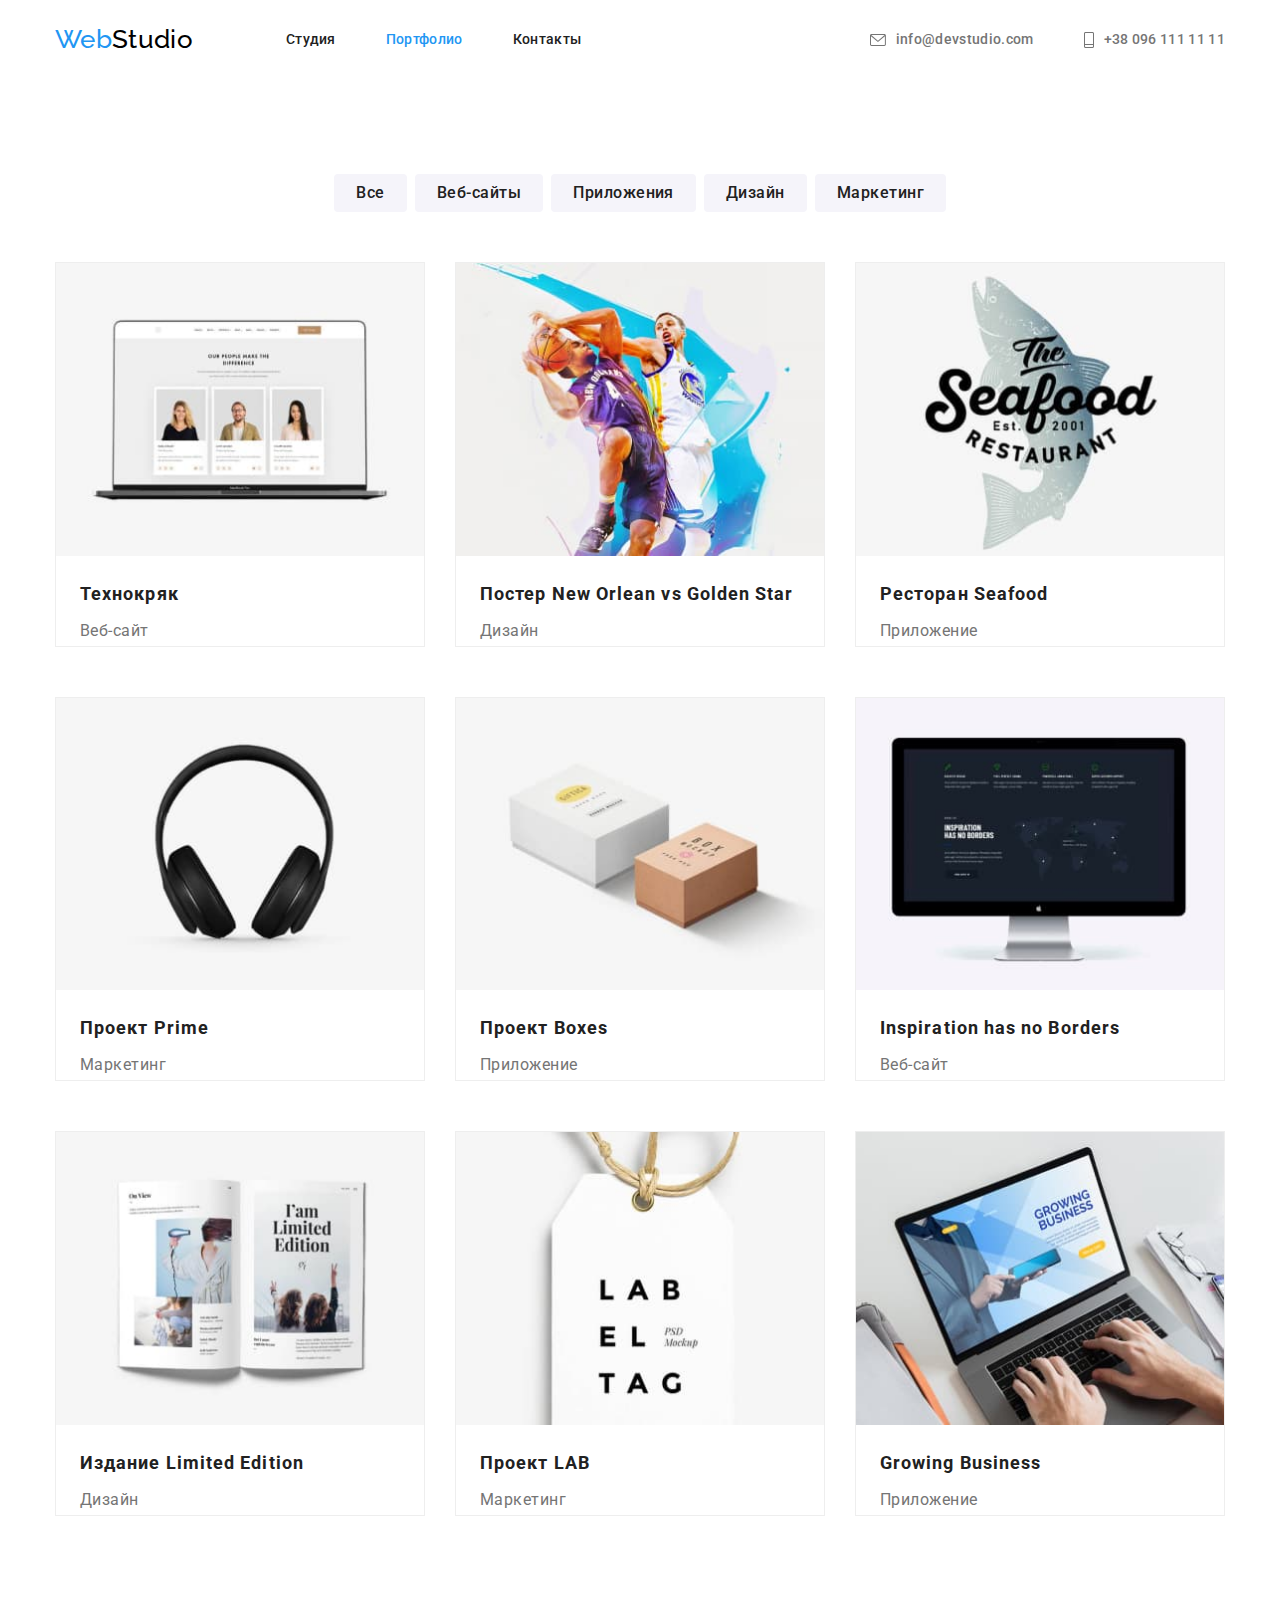
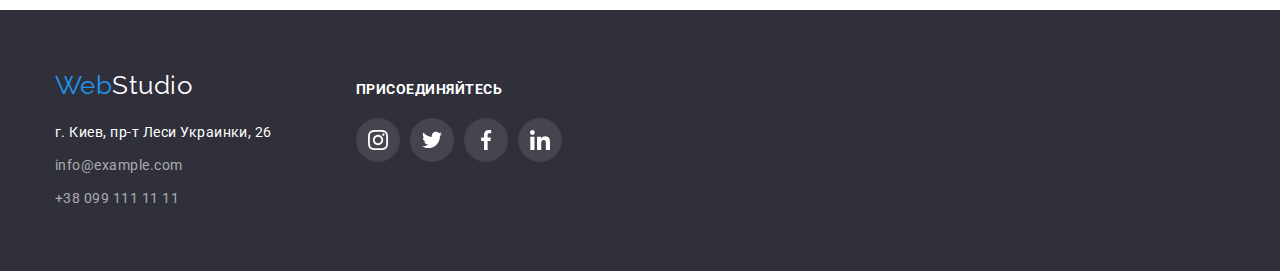
==== portfolio.html @ 889acd90 "add start files" ====
<!DOCTYPE html>
<html lang="ru">
  <head>
    <meta charset="UTF-8" />
    <meta name="viewport" content="width=device-width, initial-scale=1.0" />
    <title>Портфолио</title>
    <link
      href="https://fonts.googleapis.com/css2?family=Raleway:wght@700&family=Roboto:wght@400;500;700;900&display=fallback"
      rel="stylesheet"
    />
    <link
      rel="stylesheet"
      href="https://cdnjs.cloudflare.com/ajax/libs/modern-normalize/1.0.0/modern-normalize.min.css"
    />
    <link rel="stylesheet" href="./css/styles.css" />
  </head>
  <body>
    <!-- Навигация и контакты -->
    <header class="nav-and-contacts">
      <div class="container flex-header">
        <nav class="flex-nav">
          <a class="link logo" href="./index.html">
            <span class="accent-color">Web</span>Studio</a
          >
          <ul class="list site-nav text">
            <li class="item">
              <a class="link" href="./index.html">Студия</a>
            </li>
            <li class="item">
              <a class="link current" href="./portfolio.html">Портфолио</a>
            </li>
            <li class="item"><a class="link" href="">Контакты</a></li>
          </ul>
        </nav>

        <!-- Контакты -->
        <address class="font-style">
          <ul class="list text contacts">
            <li class="item">
              <a class="link" href="mailto:info@devstudio.com"
                ><svg class="icon-post">
                  <use href="./images/symbol-defs.svg#icon-post"></use>
                </svg>
                info@devstudio.com
              </a>
            </li>
            <li class="item">
              <a class="link" href="tel:+380961111111">
                <svg class="icon-tel">
                  <use href="./images/symbol-defs.svg#icon-tel"></use>
                </svg>
                +38 096 111 11 11</a
              >
            </li>
          </ul>
        </address>
      </div>
    </header>
    <!-- Виды работ  -->
    <main>
      <section class="wrap-my-project">
        <div class="container">
          <!-- <h1 class="hidden-title">Выполненные проекты</h1> -->
          <ul class="list radio-btn">
            <li class="item"><button class="btn" type="button">Все</button></li>
            <li class="item">
              <button class="btn" type="button">Веб-сайты</button>
            </li>
            <li class="item">
              <button class="btn" type="button">Приложения</button>
            </li>
            <li class="item">
              <button class="btn" type="button">Дизайн</button>
            </li>
            <li class="item">
              <button class="btn" type="button">Маркетинг</button>
            </li>
          </ul>
          <!-- Список портфолио -->

          <ul class="list portfolio">
            <li class="item">
              <a class="link" href="">
                <img
                  class="img-portfolio"
                  src="./images/portfolio-1.jpg"
                  alt="Страница сайта"
                  width="370"
                />

                <div class="desc-portfolio">
                  <h2 class="title-portfolio">Технокряк</h2>
                  <p class="text-portfolio mg-zero">Веб-сайт</p>
                </div>
              </a>
            </li>
            <li class="item">
              <a class="link" href="">
                <img
                  class="img-portfolio"
                  src="./images/portfolio-2.jpg"
                  alt="Постер баскетбольного мачта"
                  width="370"
                />
                <div class="desc-portfolio">
                  <h2 class="title-portfolio">
                    Постер New Orlean vs Golden Star
                  </h2>
                  <p class="text-portfolio mg-zero">Дизайн</p>
                </div>
              </a>
            </li>
            <li class="item">
              <a class="link" href="">
                <img
                  class="img-portfolio"
                  src="./images/portfolio-3.jpg"
                  alt="Лого ресторана"
                  width="370"
                />
                <div class="desc-portfolio">
                  <h2 class="title-portfolio">Ресторан Seafood</h2>
                  <p class="text-portfolio mg-zero">Приложение</p>
                </div>
              </a>
            </li>
            <li class="item">
              <a class="link" href="">
                <img
                  class="img-portfolio"
                  src="./images/portfolio-4.jpg"
                  alt="Наушники"
                  width="370"
                />
                <div class="desc-portfolio">
                  <h2 class="title-portfolio">Проект Prime</h2>
                  <p class="text-portfolio mg-zero">Маркетинг</p>
                </div>
              </a>
            </li>
            <li class="item">
              <a class="link" href="">
                <img
                  class="img-portfolio"
                  src="./images/portfolio-5.jpg"
                  alt="Коробки"
                  width="370"
                />
                <div class="desc-portfolio">
                  <h2 class="title-portfolio">Проект Boxes</h2>
                  <p class="text-portfolio mg-zero">Приложение</p>
                </div>
              </a>
            </li>
            <li class="item">
              <a class="link" href="">
                <img
                  class="img-portfolio"
                  src="./images/portfolio-6.jpg"
                  alt="Монитор"
                  width="370"
                />
                <div class="desc-portfolio">
                  <h2 class="title-portfolio">Inspiration has no Borders</h2>
                  <p class="text-portfolio mg-zero">Веб-сайт</p>
                </div>
              </a>
            </li>
            <li class="item">
              <a class="link" href="">
                <img
                  class="img-portfolio"
                  src="./images/portfolio-7.jpg"
                  alt="Книга"
                  width="370"
                />
                <div class="desc-portfolio">
                  <h2 class="title-portfolio">Издание Limited Edition</h2>
                  <p class="text-portfolio mg-zero">Дизайн</p>
                </div>
              </a>
            </li>
            <li class="item">
              <a class="link" href="">
                <img
                  class="img-portfolio"
                  src="./images/portfolio-8.jpg"
                  alt="Брелок"
                  width="370"
                />
                <div class="desc-portfolio">
                  <h2 class="title-portfolio">Проект LAB</h2>
                  <p class="text-portfolio mg-zero">Маркетинг</p>
                </div>
              </a>
            </li>
            <li class="item">
              <a class="link" href="">
                <img
                  class="img-portfolio"
                  src="./images/portfolio-9.jpg"
                  alt="Ноутбук"
                  width="370"
                />
                <div class="desc-portfolio">
                  <h2 class="title-portfolio">Growing Business</h2>
                  <p class="text-portfolio mg-zero">Приложение</p>
                </div>
              </a>
            </li>
          </ul>
        </div>
      </section>
    </main>

    <!-- Футер -->
    <footer class="wrap-footer">
      <div class="container footer-flexbox">
        <div class="footer-address">
          <a class="link logo logo-footer-marg" href="./index.html">
            <span class="accent-color">Web</span
            ><span class="white-text">Studio</span>
          </a>
          <address class="text white-text font-style grid-contacts">
            <p class="address-marg address-line">
              г. Киев, пр-т Леси Украинки, 26
            </p>
            <ul class="list">
              <li class="address-marg">
                <a class="link" href="mailto:info@example.com"
                  >info@example.com</a
                >
              </li>
              <li class>
                <a class="link" href="tel:+380991111111">+38 099 111 11 11</a>
              </li>
            </ul>
          </address>
        </div>
        <div class="sec-action">
          <b class="call-to-action">Присоединяйтесь</b>
          <ul class="list social-list">
            <li class="item-soc">
              <a
                class="link social-link social-link-footer"
                href="www.instagram.com"
              >
                <svg class="icon-social">
                  <use href="./images/symbol-defs.svg#icon-instagram"></use>
                </svg>
              </a>
            </li>
            <li class="item-soc">
              <a
                class="link social-link social-link-footer"
                href="https://twitter.com"
              >
                <svg class="icon-social">
                  <use href="./images/symbol-defs.svg#icon-twitter"></use>
                </svg>
              </a>
            </li>
            <li class="item-soc">
              <a
                class="link social-link social-link-footer"
                href="www.facebook.com"
              >
                <svg class="icon-social">
                  <use href="./images/symbol-defs.svg#icon-facebook"></use>
                </svg>
              </a>
            </li>
            <li class="item-soc">
              <a
                class="link social-link social-link-footer"
                href="ru.linkedin.com"
              >
                <svg class="icon-social">
                  <use href="./images/symbol-defs.svg#icon-linkedin"></use>
                </svg>
              </a>
            </li>
          </ul>
        </div>
      </div>
    </footer>
  </body>
</html>
---- css/styles.css ----
/* Общее оформление контента */

:root {
  /* Цвета текста */
  --primary-text-color: #757575;
  --header-text-color: #212121;
  --accent-blue-color: #2196f3;
  --accent-white-color: #ffffff;
  --accent-black-color: #000000;
  --accent-rgba-color: rgba(255, 255, 255, 0.6);
  /* Цвета фона */
  --primary-bck-color: #ffffff;
  --secondary-bck-color: #2f303a;
  --bck-section-white: #f5f4fa;
  /* Стили шрифтов */
  --letter: 0.03em;
}

body {
  font-family: "Roboto", sans-serif;
  background-color: var(--primary-bck-color);
  letter-spacing: var(--letter);
  margin: 0;
}

img {
  display: block;
  max-width: 100%;
  height: auto;
}

.container {
  width: 1200px;
  padding-left: 15px;
  padding-right: 15px;
  margin-left: auto;
  margin-right: auto;
}

.header-section {
  margin-top: 0;
  margin-bottom: 50px;
  font-size: 36px;
  font-weight: 700;
  line-height: 1.15;
  text-align: center;
  color: var(--header-text-color);
}

.text {
  font-size: 14px;
  line-height: 1.71;
  color: var(--primary-text-color);
}

.font-style {
  font-style: normal;
}

.white-text {
  color: var(--accent-white-color);
}

.list {
  list-style: none;
  padding: 0;
  margin: 0;
}

.link {
  text-decoration: none;
}

.mg-zero {
  margin-top: 0;
  margin-bottom: 0px;
}

/* Логотип */
.logo {
  margin-right: 93px;

  font-family: "Raleway", sans-serif;
  font-size: 26px;
  /* font-weight: 700; */
  line-height: 1.2;
  color: var(--accent-black-color);
}

.accent-color {
  color: var(--accent-blue-color);
}

/* Навигация */
.nav-and-contacts {
  padding-top: 24px;
  padding-bottom: 25px;

  font-weight: 500;
  line-height: 1;
  letter-spacing: 0.02em;
}

.flex-header,
.flex-nav,
.site-nav,
.contacts {
  display: flex;
  align-items: center;
}

.site-nav > .item:not(:last-child),
.contacts > .item:not(:last-child) {
  margin-right: 50px;
}

.flex-nav {
  margin-right: auto;
}

.site-nav .link {
  color: var(--header-text-color);
}

.contacts .link {
  color: var(--primary-text-color);
  display: flex;
  align-items: center;
}

.site-nav .link:hover,
.site-nav .link:focus,
.site-nav .link.current,
.contacts .link:hover,
.contacts .link:focus,
.link:hover .icon-address,
.link:focus .icon-address {
  color: var(--accent-blue-color);
}

.icon-post {
  width: 16px;
  height: 12px;
  margin-right: 10px;
  fill: currentColor;
}

.icon-tel {
  width: 10px;
  height: 16px;
  margin-right: 10px;
  fill: currentColor;
}

/* .icon-address {
  margin-right: 10px;
  fill: currentColor;
} */

/* Герой */
.wrap-hero {
  padding-top: 200px;
  padding-bottom: 200px;
  margin-left: auto;
  margin-right: auto;
  max-width: 1600px;

  background-color: var(--secondary-bck-color);
  background-image: linear-gradient(
      rgba(47, 48, 58, 0.4),
      rgba(47, 48, 58, 0.4)
    ),
    url("../images/hero.jpg");
  background-position: center;

  text-align: center;
}

.banner {
  max-width: 696px;
}

.header-hero {
  margin-top: 0;
  margin-bottom: 30px;
  font-size: 44px;
  font-weight: 900;
  line-height: 1.37;
  text-transform: uppercase;
  color: var(--accent-white-color);
}

.header-hero,
.wrap-hero .button {
  letter-spacing: 0.06em;
}

/* Кнопка под блоком-героем */
.button {
  display: inline-block;
  padding: 10px 32px;
  min-width: 200px;
  font-size: 16px;
  line-height: 1.9;
  font-weight: 700;
  background-color: var(--accent-blue-color);
}

/* Обертки для секций */

.wrap-why-we {
  padding-top: 94px;
}

.wrap-about-us,
.wrap-our-team,
.wrap-regular-costumers,
.wrap-my-project {
  padding-top: 94px;
  padding-bottom: 94px;
}

.wrap-our-team {
  background-color: #f5f4fa;
}

/* Наши преимущества */

.list-why-we {
  display: flex;
}

.list-why-we > .item:not(:last-child) {
  margin-right: 30px;
}

.list-why-we .item::before {
  content: "";
  display: block;
  height: 120px;
  margin-bottom: 30px;
  border: 1px solid var(--bck-section-white);
  border-radius: 4px;
  background-color: var(--bck-section-white);
  background-repeat: no-repeat;
  background-position: center;
}

.icon-antenna::before {
  background-image: url("../images/antenna.svg");
}

.icon-clock::before {
  background-image: url("../images/clock.svg");
}

.icon-diagram::before {
  background-image: url("../images/diagram.svg");
}

.icon-astronaut::before {
  background-image: url("../images/astronaut.svg");
}

.subtitle-why-we {
  margin-top: 0;
  margin-bottom: 10px;
  font-size: 14px;
  line-height: 1.14;
  text-transform: uppercase;
}

/* Чем мы занимаемся */
.about-us {
  display: flex;
}

.about-us .item {
  width: calc((100% - 30px * 2) / 3);
  margin-right: 30px;
}

.about-us .item:last-child {
  margin-right: 0;
}

/* Наша команда */
.subtitle-our-team {
  margin-top: 0;
  margin-bottom: 10px;
  padding-top: 30px;
  font-weight: 500;
  line-height: 1.2;
  color: var(--header-text-color);
}

.our-team {
  display: flex;
  text-align: center;
}

.our-team .item {
  box-shadow: 0px 1px 3px rgba(0, 0, 0, 0.12), 0px 1px 1px rgba(0, 0, 0, 0.14),
    0px 2px 1px rgba(0, 0, 0, 0.2);
}

.info-team {
  background-color: var(--accent-white-color);
}

.our-team .item {
  width: calc((100% - 30px * 3) / 4);
  margin-right: 30px;
}

.our-team .item:last-child {
  margin-right: 0px;
}

.text-our-team {
  margin-top: 0;
  margin-bottom: 16px;
  line-height: 1.2;
  color: var(--primary-text-color);
}

.social-list {
  display: flex;
  align-items: baseline;
  justify-content: center;
  padding-bottom: 30px;
}

.social-link {
  display: flex;
  align-items: center;
  justify-content: center;
  width: 44px;
  height: 44px;
  border-radius: 50%;
}

.social-link:hover,
.social-link:focus {
  background-color: var(--accent-blue-color);
}

.social-link:hover .icon-social,
.social-link:focus .icon-social {
  fill: var(--accent-white-color);
}

.social-link:hover .social-icon {
  fill: var(--primary-white-color);
}

.item-soc:not(:last-child) {
  margin-right: 10px;
}

.icon-social {
  height: 20px;
  width: 20px;
  fill: #afb1b8;
}

/* Постоянные клиенты */

.list-regular-costumers {
  display: flex;
  align-items: center;
  justify-content: center;
}

.logo-clients-link {
  display: flex;
  align-items: center;
  justify-content: center;
  width: 170px;
  height: 90px;
  color: #afb1b8;
  border: 1px solid #afb1b8;
  border-radius: 4px;
}

.logo-clients-link:hover,
.logo-clients-link:focus {
  color: var(--accent-blue-color);
  border: solid var(--accent-blue-color) 1px;
}

.logo-clients-link:hover .icon-logo {
  fill: var(--accent-blue-color);
}

.list-regular-costumers .item {
  margin-right: 30px;
}

.list-regular-costumers .item:last-child {
  margin-right: 0;
}

.icon-logo-1 {
  width: 45px;
}
.icon-logo-2 {
  width: 40px;
}
.icon-logo-3 {
  width: 41px;
}
.icon-logo-4 {
  width: 80px;
}
.icon-logo-5 {
  width: 59px;
}
.icon-logo-6 {
  width: 88.5px;
}

.icon-logo {
  fill: currentColor;
}

/* Портфолио */
/* Кнопки */
.radio-btn {
  display: flex;
  justify-content: center;
  align-items: flex-end;
  margin-bottom: 50px;
}

.btn {
  padding: 6px 22px;
  border: none;
  min-width: 73px;
  border-radius: 4px;

  font-family: inherit;
  font-size: 16px;
  font-weight: 500;
  line-height: 1.63;
  letter-spacing: var(--letter);
  color: var(--header-text-color);
  background-color: var(--bck-section-white);
}

.radio-btn .item:not(:first-child) {
  margin-left: 8px;
}

.btn:hover,
.btn:focus {
  color: var(--accent-white-color);
  background-color: var(--accent-blue-color);
}

/* Список портфолио */
.portfolio {
  display: flex;
  flex-wrap: wrap;
}

.portfolio .item {
  width: calc((100% - 30px * 2) / 3);
  border: 1px solid #eeeeee;
}

.portfolio .item:hover {
  box-shadow: 0px 1px 1px rgba(0, 0, 0, 0.12), 0px 4px 4px rgba(0, 0, 0, 0.06),
    1px 4px 6px rgba(0, 0, 0, 0.16);
}
.portfolio .item:not(:nth-child(3n)) {
  margin-right: 30px;
}

.portfolio .item:not(:nth-last-child(-n + 3)) {
  margin-bottom: 50px;
}

.img-portfolio {
  padding-bottom: 20px;
}

.desc-portfolio {
  margin-left: 24px;
}

.title-portfolio {
  margin-top: 0px;
  margin-bottom: 4px;

  font-size: 18px;
  font-weight: 700;
  line-height: 2;
  letter-spacing: 0.06em;
  color: var(--header-text-color);
}

.text-portfolio {
  line-height: 1.88;
  color: var(--primary-text-color);
}

/* Футер */
.wrap-footer {
  background-color: var(--secondary-bck-color);
  padding-top: 60px;
  padding-bottom: 60px;
}

.footer-flexbox {
  display: flex;
  align-items: baseline;
}

.footer-address {
  margin-right: 70px;
}

.grid-contacts {
  width: 231px;
}

.wrap-footer .link {
  color: var(--accent-rgba-color);
}

.logo-footer-marg {
  display: inline-block;
  margin-bottom: 20px;
}

.address-marg {
  margin-bottom: 9px;
  margin-top: 0;
}

.address {
  line-height: 1.46;
}

.call-to-action {
  display: inline-block;
  margin-bottom: 20px;
  color: var(--accent-white-color);
  font-size: 14px;
  line-height: 1.14;
  text-transform: uppercase;
}

.social-link-footer {
  background-color: rgba(255, 255, 255, 0.1);
}

.social-link-footer .icon-social {
  fill: var(--accent-white-color);
}
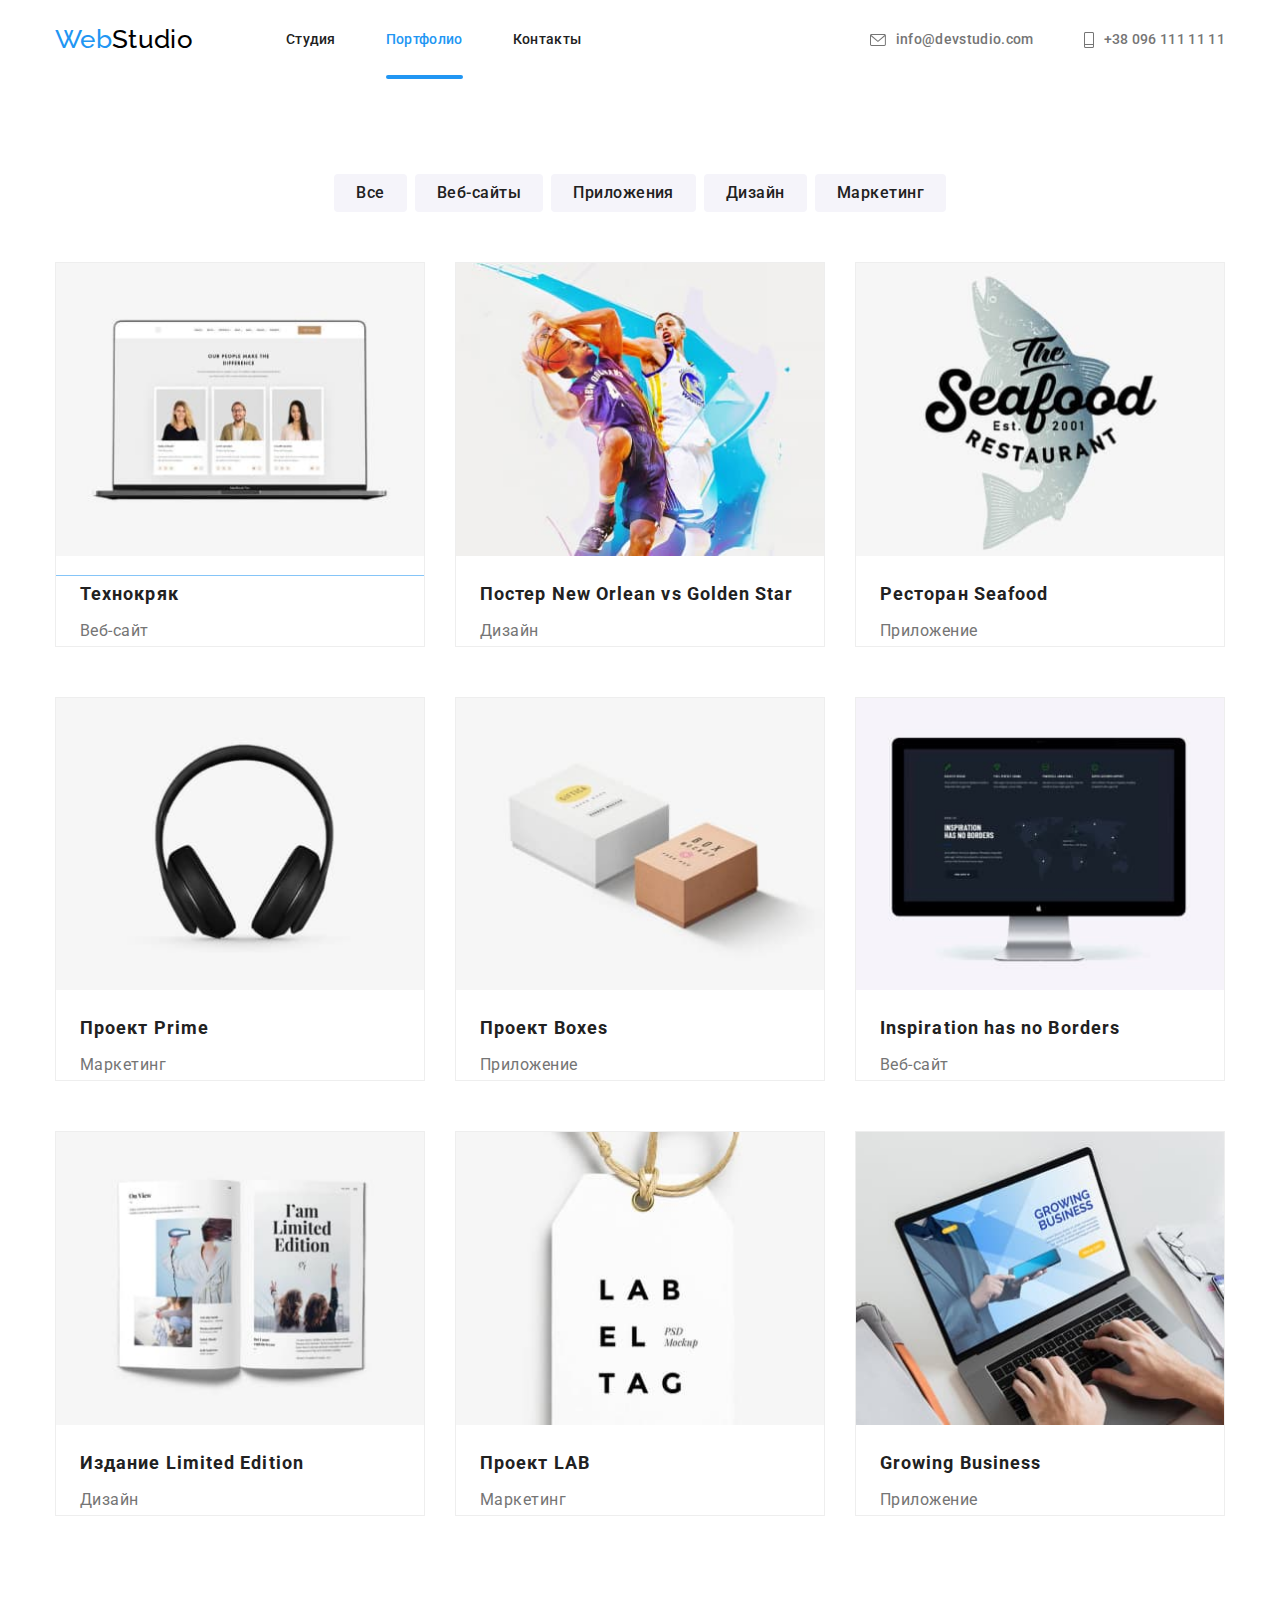
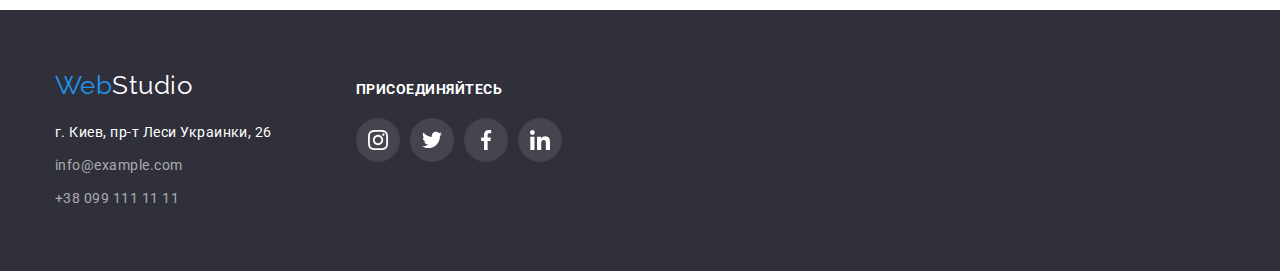
==== commit 101605cd: "homework" ====
--- a/portfolio.html
+++ b/portfolio.html
@@ -81,12 +81,22 @@
           <ul class="list portfolio">
             <li class="item">
               <a class="link" href="">
-                <img
-                  class="img-portfolio"
-                  src="./images/portfolio-1.jpg"
-                  alt="Страница сайта"
-                  width="370"
-                />
+                <div class="thumb">
+                  <img
+                    class="img-portfolio"
+                    src="./images/portfolio-1.jpg"
+                    alt="Страница сайта"
+                    width="370"
+                  />
+                  <div class="overlay-portfolio">
+                    <p class="text-overlay-portfolio mg-zero">
+                      Технокряк это современная площадка распространения
+                      коронавируса. Компании используют эту платформу для
+                      цифрового шпионажа и атак на защищённые сервера
+                      конкурентов.
+                    </p>
+                  </div>
+                </div>
 
                 <div class="desc-portfolio">
                   <h2 class="title-portfolio">Технокряк</h2>
--- a/css/styles.css
+++ b/css/styles.css
@@ -120,22 +120,42 @@
 
 .site-nav .link {
   color: var(--header-text-color);
+  transition: color 250ms cubic-bezier(0.4, 0, 0.2, 1);
 }
 
 .contacts .link {
   color: var(--primary-text-color);
   display: flex;
   align-items: center;
+  transition: color 250ms cubic-bezier(0.4, 0, 0.2, 1);
 }
 
 .site-nav .link:hover,
 .site-nav .link:focus,
-.site-nav .link.current,
 .contacts .link:hover,
 .contacts .link:focus,
 .link:hover .icon-address,
 .link:focus .icon-address {
   color: var(--accent-blue-color);
+  transition: color 250ms cubic-bezier(0.4, 0, 0.2, 1);
+}
+
+.site-nav .link.current {
+  position: relative;
+  padding-bottom: 32px;
+  color: var(--accent-blue-color);
+}
+
+.site-nav .link.current::after {
+  content: "";
+  position: absolute;
+  bottom: 0;
+  left: 0;
+  display: block;
+  width: 100%;
+  height: 4px;
+  border-radius: 2px;
+  background-color: var(--accent-blue-color);
 }
 
 .icon-post {
@@ -197,13 +217,60 @@
 
 /* Кнопка под блоком-героем */
 .button {
-  display: inline-block;
+  border: none;
   padding: 10px 32px;
   min-width: 200px;
   font-size: 16px;
   line-height: 1.9;
   font-weight: 700;
+  color: var(--accent-white-color);
   background-color: var(--accent-blue-color);
+}
+
+/* Бэкдроп */
+.backdrop {
+  position: fixed;
+  top: 0;
+  background: rgba(0, 0, 0, 0.2);
+  width: 100%;
+  height: 100%;
+  transition: opacity 350ms cubic-bezier(0.4, 0, 0.2, 1);
+}
+
+.backdrop.is-hidden {
+  opacity: 0;
+  pointer-events: none;
+  transition: opacity 350ms cubic-bezier(0.4, 0, 0.2, 1);
+}
+
+/* Модальное окно */
+.modal-windows {
+  position: absolute;
+  left: 50%;
+  top: 50%;
+  transform: translate(-50%, -50%);
+  min-width: 528px;
+  min-height: 581px;
+
+  background-color: var(--accent-white-color);
+}
+
+.btn-modal-close {
+  position: absolute;
+  top: 8px;
+  right: 8px;
+  display: flex;
+  align-items: center;
+  justify-content: center;
+  width: 30px;
+  height: 30px;
+  border: 1px solid rgba(0, 0, 0, 0.1);
+  border-radius: 50%;
+}
+
+.icon-close {
+  width: 18px;
+  height: 18px;
 }
 
 /* Обертки для секций */
@@ -278,10 +345,30 @@
 .about-us .item {
   width: calc((100% - 30px * 2) / 3);
   margin-right: 30px;
+  position: relative;
 }
 
 .about-us .item:last-child {
   margin-right: 0;
+}
+
+.about-us-overlay {
+  display: flex;
+  justify-content: center;
+  align-items: center;
+  position: absolute;
+  bottom: 0;
+  width: 100%;
+  height: 70px;
+  background-color: rgba(47, 48, 58, 0.8);
+}
+
+.about-us-overlay-text {
+  text-transform: uppercase;
+  font-weight: 700;
+  font-size: 14px;
+  letter-spacing: var(--letter);
+  color: var(--accent-white-color);
 }
 
 /* Наша команда */
@@ -338,20 +425,19 @@
   width: 44px;
   height: 44px;
   border-radius: 50%;
+  transition: all 250ms cubic-bezier(0.4, 0, 0.2, 1);
 }
 
 .social-link:hover,
 .social-link:focus {
   background-color: var(--accent-blue-color);
+  transition: all 250ms cubic-bezier(0.4, 0, 0.2, 1);
 }
 
 .social-link:hover .icon-social,
 .social-link:focus .icon-social {
   fill: var(--accent-white-color);
-}
-
-.social-link:hover .social-icon {
-  fill: var(--primary-white-color);
+  transition: all 250ms cubic-bezier(0.4, 0, 0.2, 1);
 }
 
 .item-soc:not(:last-child) {
@@ -381,16 +467,19 @@
   color: #afb1b8;
   border: 1px solid #afb1b8;
   border-radius: 4px;
+  transition: all 250ms cubic-bezier(0.4, 0, 0.2, 1);
 }
 
 .logo-clients-link:hover,
 .logo-clients-link:focus {
   color: var(--accent-blue-color);
   border: solid var(--accent-blue-color) 1px;
+  transition: all 250ms cubic-bezier(0.4, 0, 0.2, 1);
 }
 
 .logo-clients-link:hover .icon-logo {
   fill: var(--accent-blue-color);
+  transition: all 250ms cubic-bezier(0.4, 0, 0.2, 1);
 }
 
 .list-regular-costumers .item {
@@ -446,6 +535,7 @@
   letter-spacing: var(--letter);
   color: var(--header-text-color);
   background-color: var(--bck-section-white);
+  transition: all 250ms cubic-bezier(0.4, 0, 0.2, 1);
 }
 
 .radio-btn .item:not(:first-child) {
@@ -456,6 +546,35 @@
 .btn:focus {
   color: var(--accent-white-color);
   background-color: var(--accent-blue-color);
+  transition: all 250ms cubic-bezier(0.4, 0, 0.2, 1);
+}
+
+/* Оверлей */
+.portfolio .thumb {
+  position: relative;
+  overflow: hidden;
+}
+
+.overlay-portfolio {
+  position: absolute;
+  top: 0;
+  left: 0;
+  width: 100%;
+  height: 100%;
+  padding: 63px 24px;
+  background-color: rgba(33, 150, 243, 0.9);
+  transform: translateY(100%);
+  transition: transform 250ms cubic-bezier(0.4, 0, 0.2, 1);
+}
+
+.portfolio .item:hover .overlay-portfolio {
+  transform: translateY(0);
+}
+
+.text-overlay-portfolio {
+  font-size: 18px;
+  line-height: 1.55;
+  color: var(--accent-white-color);
 }
 
 /* Список портфолио */
@@ -467,11 +586,13 @@
 .portfolio .item {
   width: calc((100% - 30px * 2) / 3);
   border: 1px solid #eeeeee;
+  transition: box-shadow 250ms cubic-bezier(0.4, 0, 0.2, 1);
 }
 
 .portfolio .item:hover {
   box-shadow: 0px 1px 1px rgba(0, 0, 0, 0.12), 0px 4px 4px rgba(0, 0, 0, 0.06),
     1px 4px 6px rgba(0, 0, 0, 0.16);
+  transition: box-shadow 250ms cubic-bezier(0.4, 0, 0.2, 1);
 }
 .portfolio .item:not(:nth-child(3n)) {
   margin-right: 30px;
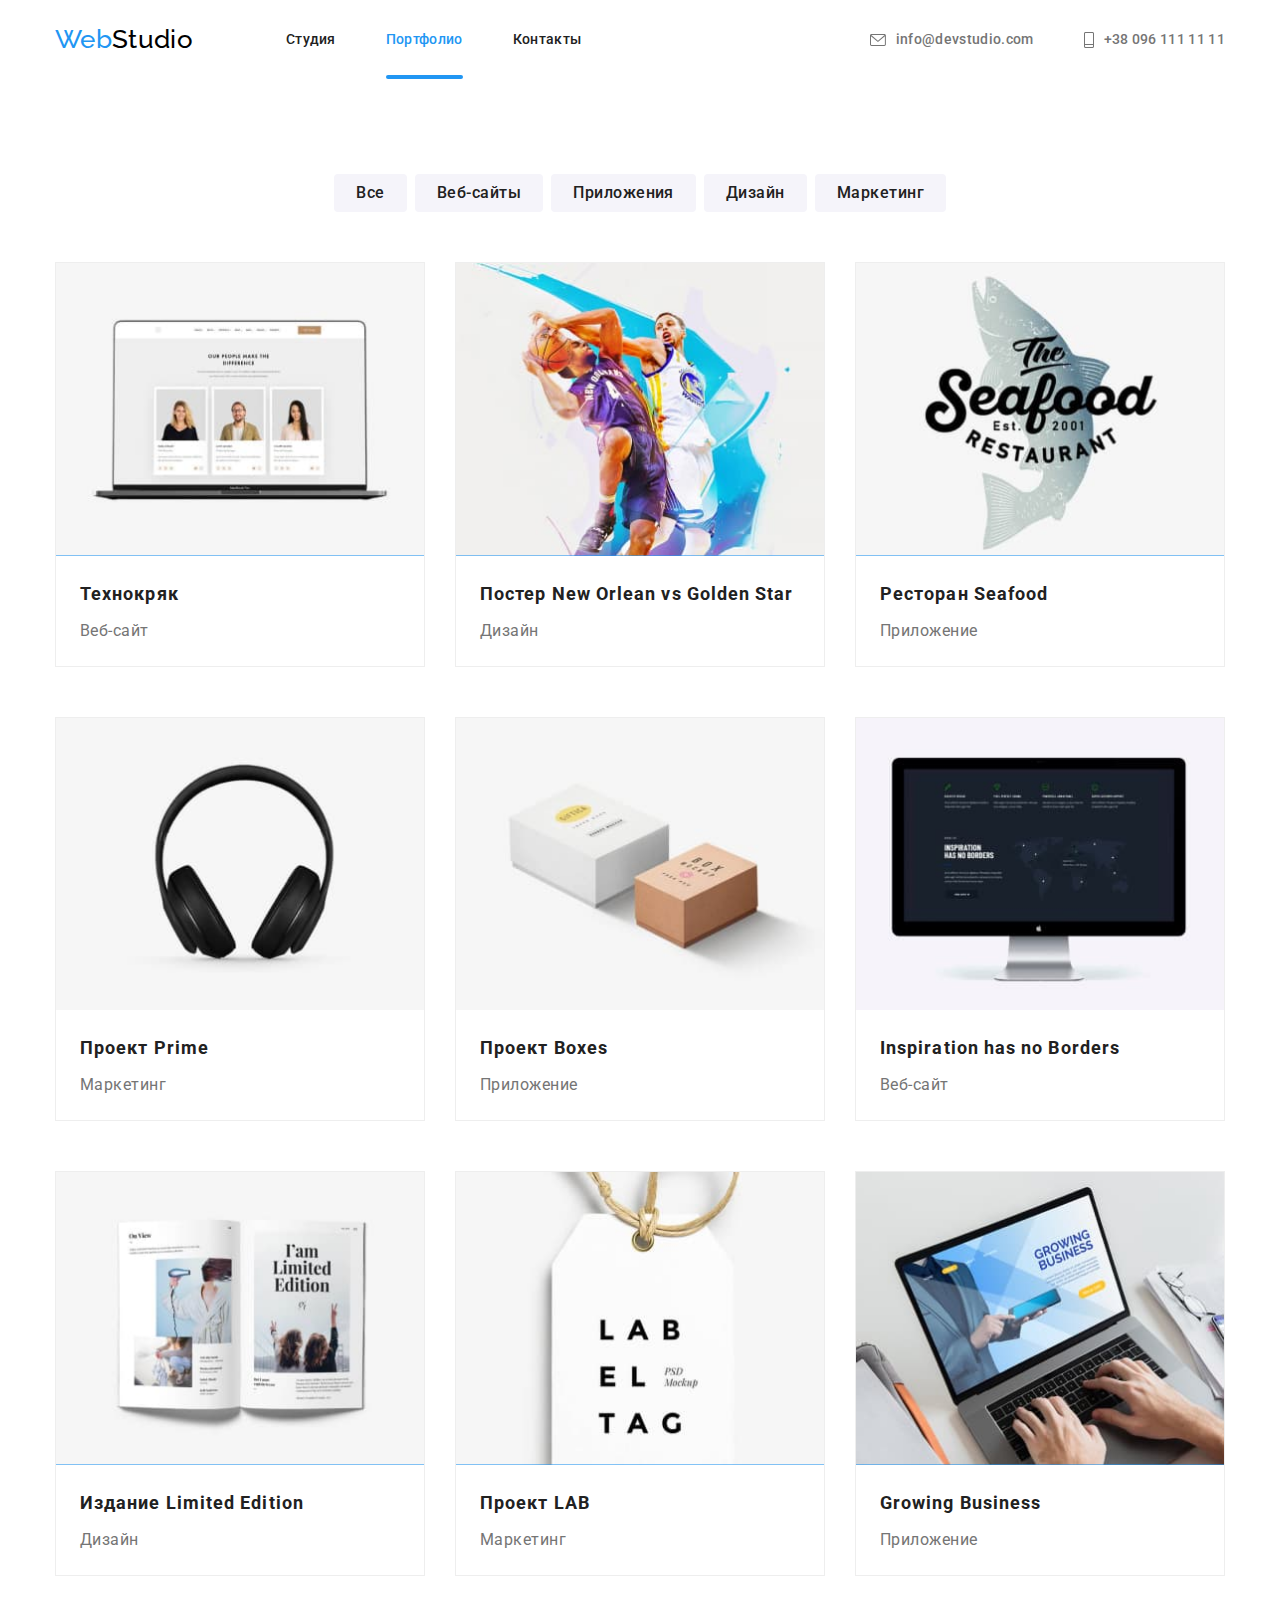
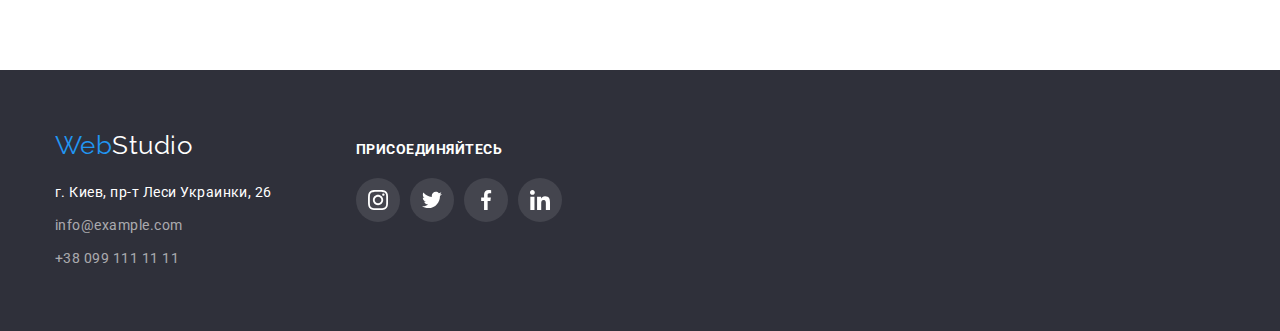
==== commit 65fa0f85: "add revisions" ====
--- a/portfolio.html
+++ b/portfolio.html
@@ -106,12 +106,22 @@
             </li>
             <li class="item">
               <a class="link" href="">
-                <img
-                  class="img-portfolio"
-                  src="./images/portfolio-2.jpg"
-                  alt="Постер баскетбольного мачта"
-                  width="370"
-                />
+                <div class="thumb">
+                  <img
+                    class="img-portfolio"
+                    src="./images/portfolio-2.jpg"
+                    alt="Постер баскетбольного мачта"
+                    width="370"
+                  />
+                  <div class="overlay-portfolio">
+                    <p class="text-overlay-portfolio mg-zero">
+                      Технокряк это современная площадка распространения
+                      коронавируса. Компании используют эту платформу для
+                      цифрового шпионажа и атак на защищённые сервера
+                      конкурентов.
+                    </p>
+                  </div>
+                </div>
                 <div class="desc-portfolio">
                   <h2 class="title-portfolio">
                     Постер New Orlean vs Golden Star
@@ -122,12 +132,22 @@
             </li>
             <li class="item">
               <a class="link" href="">
-                <img
-                  class="img-portfolio"
-                  src="./images/portfolio-3.jpg"
-                  alt="Лого ресторана"
-                  width="370"
-                />
+                <div class="thumb">
+                  <img
+                    class="img-portfolio"
+                    src="./images/portfolio-3.jpg"
+                    alt="Лого ресторана"
+                    width="370"
+                  />
+                  <div class="overlay-portfolio">
+                    <p class="text-overlay-portfolio mg-zero">
+                      Технокряк это современная площадка распространения
+                      коронавируса. Компании используют эту платформу для
+                      цифрового шпионажа и атак на защищённые сервера
+                      конкурентов.
+                    </p>
+                  </div>
+                </div>
                 <div class="desc-portfolio">
                   <h2 class="title-portfolio">Ресторан Seafood</h2>
                   <p class="text-portfolio mg-zero">Приложение</p>
@@ -136,12 +156,22 @@
             </li>
             <li class="item">
               <a class="link" href="">
-                <img
-                  class="img-portfolio"
-                  src="./images/portfolio-4.jpg"
-                  alt="Наушники"
-                  width="370"
-                />
+                <div class="thumb">
+                  <img
+                    class="img-portfolio"
+                    src="./images/portfolio-4.jpg"
+                    alt="Наушники"
+                    width="370"
+                  />
+                  <div class="overlay-portfolio">
+                    <p class="text-overlay-portfolio mg-zero">
+                      Технокряк это современная площадка распространения
+                      коронавируса. Компании используют эту платформу для
+                      цифрового шпионажа и атак на защищённые сервера
+                      конкурентов.
+                    </p>
+                  </div>
+                </div>
                 <div class="desc-portfolio">
                   <h2 class="title-portfolio">Проект Prime</h2>
                   <p class="text-portfolio mg-zero">Маркетинг</p>
@@ -150,12 +180,22 @@
             </li>
             <li class="item">
               <a class="link" href="">
-                <img
-                  class="img-portfolio"
-                  src="./images/portfolio-5.jpg"
-                  alt="Коробки"
-                  width="370"
-                />
+                <div class="thumb">
+                  <img
+                    class="img-portfolio"
+                    src="./images/portfolio-5.jpg"
+                    alt="Коробки"
+                    width="370"
+                  />
+                  <div class="overlay-portfolio">
+                    <p class="text-overlay-portfolio mg-zero">
+                      Технокряк это современная площадка распространения
+                      коронавируса. Компании используют эту платформу для
+                      цифрового шпионажа и атак на защищённые сервера
+                      конкурентов.
+                    </p>
+                  </div>
+                </div>
                 <div class="desc-portfolio">
                   <h2 class="title-portfolio">Проект Boxes</h2>
                   <p class="text-portfolio mg-zero">Приложение</p>
@@ -164,12 +204,22 @@
             </li>
             <li class="item">
               <a class="link" href="">
-                <img
-                  class="img-portfolio"
-                  src="./images/portfolio-6.jpg"
-                  alt="Монитор"
-                  width="370"
-                />
+                <div class="thumb">
+                  <img
+                    class="img-portfolio"
+                    src="./images/portfolio-6.jpg"
+                    alt="Монитор"
+                    width="370"
+                  />
+                  <div class="overlay-portfolio">
+                    <p class="text-overlay-portfolio mg-zero">
+                      Технокряк это современная площадка распространения
+                      коронавируса. Компании используют эту платформу для
+                      цифрового шпионажа и атак на защищённые сервера
+                      конкурентов.
+                    </p>
+                  </div>
+                </div>
                 <div class="desc-portfolio">
                   <h2 class="title-portfolio">Inspiration has no Borders</h2>
                   <p class="text-portfolio mg-zero">Веб-сайт</p>
@@ -178,12 +228,22 @@
             </li>
             <li class="item">
               <a class="link" href="">
-                <img
-                  class="img-portfolio"
-                  src="./images/portfolio-7.jpg"
-                  alt="Книга"
-                  width="370"
-                />
+                <div class="thumb">
+                  <img
+                    class="img-portfolio"
+                    src="./images/portfolio-7.jpg"
+                    alt="Книга"
+                    width="370"
+                  />
+                  <div class="overlay-portfolio">
+                    <p class="text-overlay-portfolio mg-zero">
+                      Технокряк это современная площадка распространения
+                      коронавируса. Компании используют эту платформу для
+                      цифрового шпионажа и атак на защищённые сервера
+                      конкурентов.
+                    </p>
+                  </div>
+                </div>
                 <div class="desc-portfolio">
                   <h2 class="title-portfolio">Издание Limited Edition</h2>
                   <p class="text-portfolio mg-zero">Дизайн</p>
@@ -192,12 +252,22 @@
             </li>
             <li class="item">
               <a class="link" href="">
-                <img
-                  class="img-portfolio"
-                  src="./images/portfolio-8.jpg"
-                  alt="Брелок"
-                  width="370"
-                />
+                <div class="thumb">
+                  <img
+                    class="img-portfolio"
+                    src="./images/portfolio-8.jpg"
+                    alt="Брелок"
+                    width="370"
+                  />
+                  <div class="overlay-portfolio">
+                    <p class="text-overlay-portfolio mg-zero">
+                      Технокряк это современная площадка распространения
+                      коронавируса. Компании используют эту платформу для
+                      цифрового шпионажа и атак на защищённые сервера
+                      конкурентов.
+                    </p>
+                  </div>
+                </div>
                 <div class="desc-portfolio">
                   <h2 class="title-portfolio">Проект LAB</h2>
                   <p class="text-portfolio mg-zero">Маркетинг</p>
@@ -206,12 +276,22 @@
             </li>
             <li class="item">
               <a class="link" href="">
-                <img
-                  class="img-portfolio"
-                  src="./images/portfolio-9.jpg"
-                  alt="Ноутбук"
-                  width="370"
-                />
+                <div class="thumb">
+                  <img
+                    class="img-portfolio"
+                    src="./images/portfolio-9.jpg"
+                    alt="Ноутбук"
+                    width="370"
+                  />
+                  <div class="overlay-portfolio">
+                    <p class="text-overlay-portfolio mg-zero">
+                      Технокряк это современная площадка распространения
+                      коронавируса. Компании используют эту платформу для
+                      цифрового шпионажа и атак на защищённые сервера
+                      конкурентов.
+                    </p>
+                  </div>
+                </div>
                 <div class="desc-portfolio">
                   <h2 class="title-portfolio">Growing Business</h2>
                   <p class="text-portfolio mg-zero">Приложение</p>
--- a/css/styles.css
+++ b/css/styles.css
@@ -14,6 +14,7 @@
   --bck-section-white: #f5f4fa;
   /* Стили шрифтов */
   --letter: 0.03em;
+  --transition: 250ms cubic-bezier(0.4, 0, 0.2, 1);
 }
 
 body {
@@ -120,14 +121,14 @@
 
 .site-nav .link {
   color: var(--header-text-color);
-  transition: color 250ms cubic-bezier(0.4, 0, 0.2, 1);
+  transition: color var(--transition);
 }
 
 .contacts .link {
   color: var(--primary-text-color);
   display: flex;
   align-items: center;
-  transition: color 250ms cubic-bezier(0.4, 0, 0.2, 1);
+  transition: color var(--transition);
 }
 
 .site-nav .link:hover,
@@ -137,7 +138,7 @@
 .link:hover .icon-address,
 .link:focus .icon-address {
   color: var(--accent-blue-color);
-  transition: color 250ms cubic-bezier(0.4, 0, 0.2, 1);
+  transition: color var(--transition);
 }
 
 .site-nav .link.current {
@@ -172,18 +173,13 @@
   fill: currentColor;
 }
 
-/* .icon-address {
-  margin-right: 10px;
-  fill: currentColor;
-} */
-
 /* Герой */
 .wrap-hero {
   padding-top: 200px;
   padding-bottom: 200px;
   margin-left: auto;
   margin-right: auto;
-  max-width: 1600px;
+  /* max-width: 1600px; */
 
   background-color: var(--secondary-bck-color);
   background-image: linear-gradient(
@@ -192,6 +188,7 @@
     ),
     url("../images/hero.jpg");
   background-position: center;
+  background-size: cover;
 
   text-align: center;
 }
@@ -218,6 +215,7 @@
 /* Кнопка под блоком-героем */
 .button {
   border: none;
+  border-radius: 4px;
   padding: 10px 32px;
   min-width: 200px;
   font-size: 16px;
@@ -425,19 +423,19 @@
   width: 44px;
   height: 44px;
   border-radius: 50%;
-  transition: all 250ms cubic-bezier(0.4, 0, 0.2, 1);
+  transition: all var(--transition);
 }
 
 .social-link:hover,
 .social-link:focus {
   background-color: var(--accent-blue-color);
-  transition: all 250ms cubic-bezier(0.4, 0, 0.2, 1);
+  transition: all var(--transition);
 }
 
 .social-link:hover .icon-social,
 .social-link:focus .icon-social {
   fill: var(--accent-white-color);
-  transition: all 250ms cubic-bezier(0.4, 0, 0.2, 1);
+  transition: all var(--transition);
 }
 
 .item-soc:not(:last-child) {
@@ -467,19 +465,19 @@
   color: #afb1b8;
   border: 1px solid #afb1b8;
   border-radius: 4px;
-  transition: all 250ms cubic-bezier(0.4, 0, 0.2, 1);
+  transition: all var(--transition);
 }
 
 .logo-clients-link:hover,
 .logo-clients-link:focus {
   color: var(--accent-blue-color);
   border: solid var(--accent-blue-color) 1px;
-  transition: all 250ms cubic-bezier(0.4, 0, 0.2, 1);
+  transition: all var(--transition);
 }
 
 .logo-clients-link:hover .icon-logo {
   fill: var(--accent-blue-color);
-  transition: all 250ms cubic-bezier(0.4, 0, 0.2, 1);
+  transition: all var(--transition);
 }
 
 .list-regular-costumers .item {
@@ -535,7 +533,7 @@
   letter-spacing: var(--letter);
   color: var(--header-text-color);
   background-color: var(--bck-section-white);
-  transition: all 250ms cubic-bezier(0.4, 0, 0.2, 1);
+  transition: all var(--transition);
 }
 
 .radio-btn .item:not(:first-child) {
@@ -546,7 +544,7 @@
 .btn:focus {
   color: var(--accent-white-color);
   background-color: var(--accent-blue-color);
-  transition: all 250ms cubic-bezier(0.4, 0, 0.2, 1);
+  transition: all var(--transition);
 }
 
 /* Оверлей */
@@ -564,7 +562,7 @@
   padding: 63px 24px;
   background-color: rgba(33, 150, 243, 0.9);
   transform: translateY(100%);
-  transition: transform 250ms cubic-bezier(0.4, 0, 0.2, 1);
+  transition: transform var(--transition);
 }
 
 .portfolio .item:hover .overlay-portfolio {
@@ -586,13 +584,13 @@
 .portfolio .item {
   width: calc((100% - 30px * 2) / 3);
   border: 1px solid #eeeeee;
-  transition: box-shadow 250ms cubic-bezier(0.4, 0, 0.2, 1);
+  transition: box-shadow var(--transition);
 }
 
 .portfolio .item:hover {
   box-shadow: 0px 1px 1px rgba(0, 0, 0, 0.12), 0px 4px 4px rgba(0, 0, 0, 0.06),
     1px 4px 6px rgba(0, 0, 0, 0.16);
-  transition: box-shadow 250ms cubic-bezier(0.4, 0, 0.2, 1);
+  transition: box-shadow var(--transition);
 }
 .portfolio .item:not(:nth-child(3n)) {
   margin-right: 30px;
@@ -602,12 +600,10 @@
   margin-bottom: 50px;
 }
 
-.img-portfolio {
-  padding-bottom: 20px;
-}
-
 .desc-portfolio {
   margin-left: 24px;
+  padding-top: 20px;
+  padding-bottom: 20px;
 }
 
 .title-portfolio {
